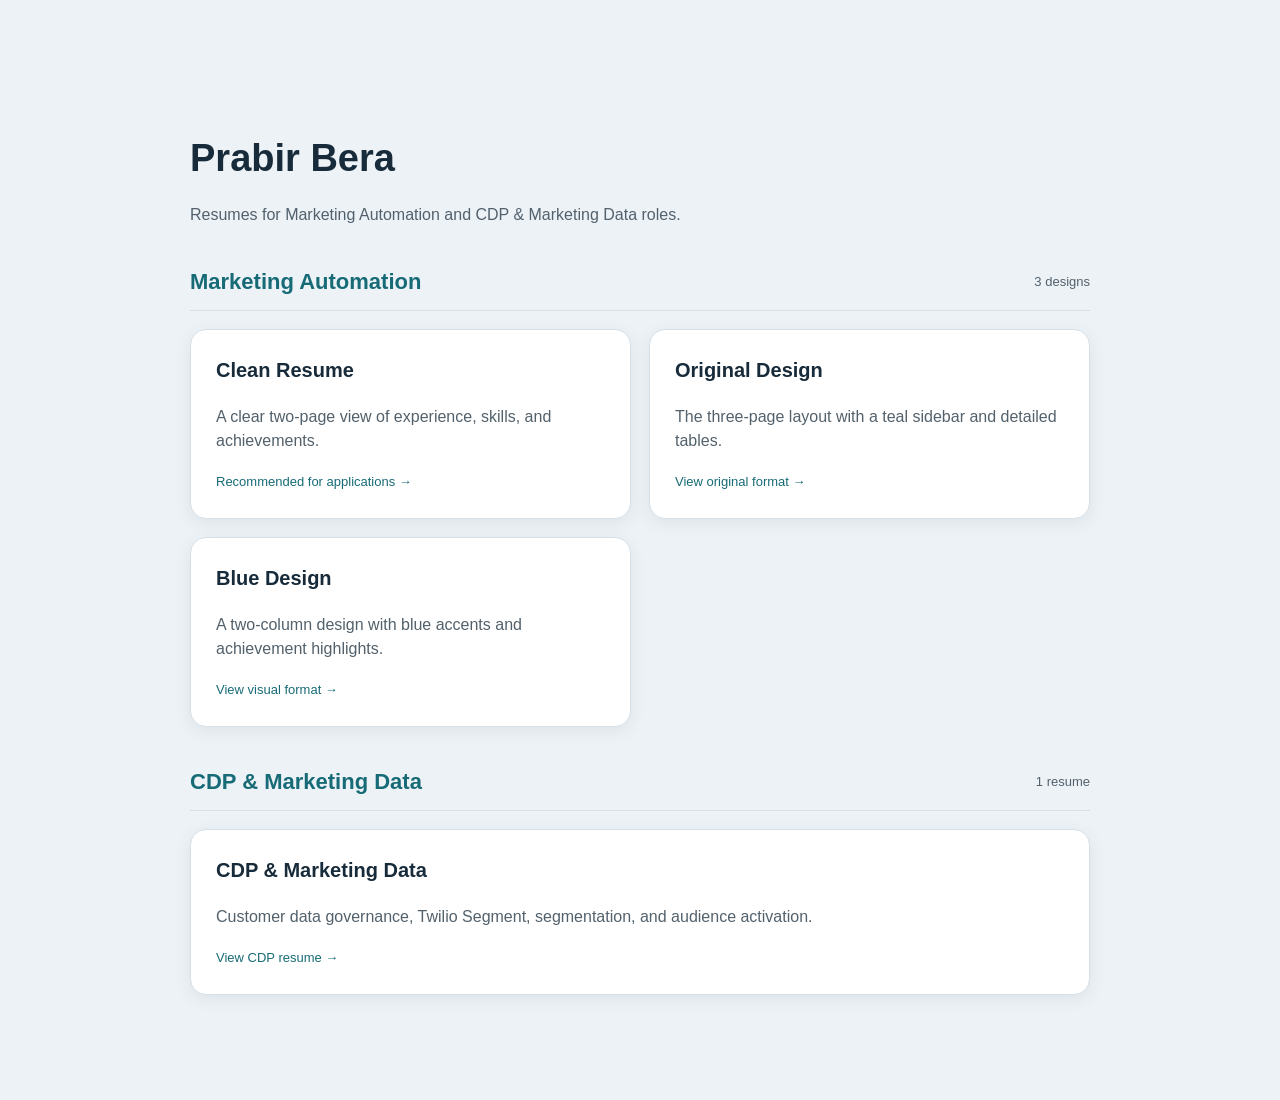
==== templates/index.html @ 9caa7b4d "Group resume landing page by Marketing Automation and CDP categories" ====
<!doctype html><html lang="en"><head><meta charset="utf-8"><meta name="viewport" content="width=device-width,initial-scale=1"><title>Prabir Bera | Resume</title><style>body{margin:0;background:#edf2f7;color:#172b3a;font:16px/1.5 Arial,sans-serif}main{max-width:900px;margin:80px auto;padding:25px}h1{font-size:38px;margin-bottom:5px}p{color:#52616c}.cards{display:grid;grid-template-columns:repeat(2,1fr);gap:18px;margin-top:30px}a{display:block;padding:25px;background:white;border:1px solid #d5e0e8;border-radius:16px;text-decoration:none;color:inherit;box-shadow:0 4px 18px #0001}a:hover{border-color:#176b76}h3{font-size:20px;margin-top:0}.category{margin-top:38px}.category-heading{display:flex;align-items:center;justify-content:space-between;gap:16px;border-bottom:1px solid #d5e0e8;padding-bottom:12px}.category-heading h2{font-size:22px;color:#176b76;margin:0}.category-heading span{font-size:13px;color:#52616c;white-space:nowrap}.category .cards{margin-top:18px}.cdp-cards{grid-template-columns:1fr}a:focus-visible{outline:3px solid #176b76;outline-offset:4px}.tag{color:#176b76;font-size:13px}@media(max-width:650px){main{margin:30px auto}.cards{grid-template-columns:1fr}}</style></head><body><main><h1>Prabir Bera</h1><p>Resumes for Marketing Automation and CDP &amp; Marketing Data roles.</p><section class="category" aria-labelledby="automation-heading"><div class="category-heading"><h2 id="automation-heading">Marketing Automation</h2><span>3 designs</span></div><div class="cards"><a href="clean.html"><h3>Clean Resume</h3><p>A clear two-page view of experience, skills, and achievements.</p><span class="tag">Recommended for applications →</span></a><a href="original.html"><h3>Original Design</h3><p>The three-page layout with a teal sidebar and detailed tables.</p><span class="tag">View original format →</span></a><a href="blue.html"><h3>Blue Design</h3><p>A two-column design with blue accents and achievement highlights.</p><span class="tag">View visual format →</span></a></div></section><section class="category" aria-labelledby="cdp-heading"><div class="category-heading"><h2 id="cdp-heading">CDP &amp; Marketing Data</h2><span>1 resume</span></div><div class="cards cdp-cards"><a href="cdp.html"><h3>CDP &amp; Marketing Data</h3><p>Customer data governance, Twilio Segment, segmentation, and audience activation.</p><span class="tag">View CDP resume →</span></a></div></section></main></body></html>
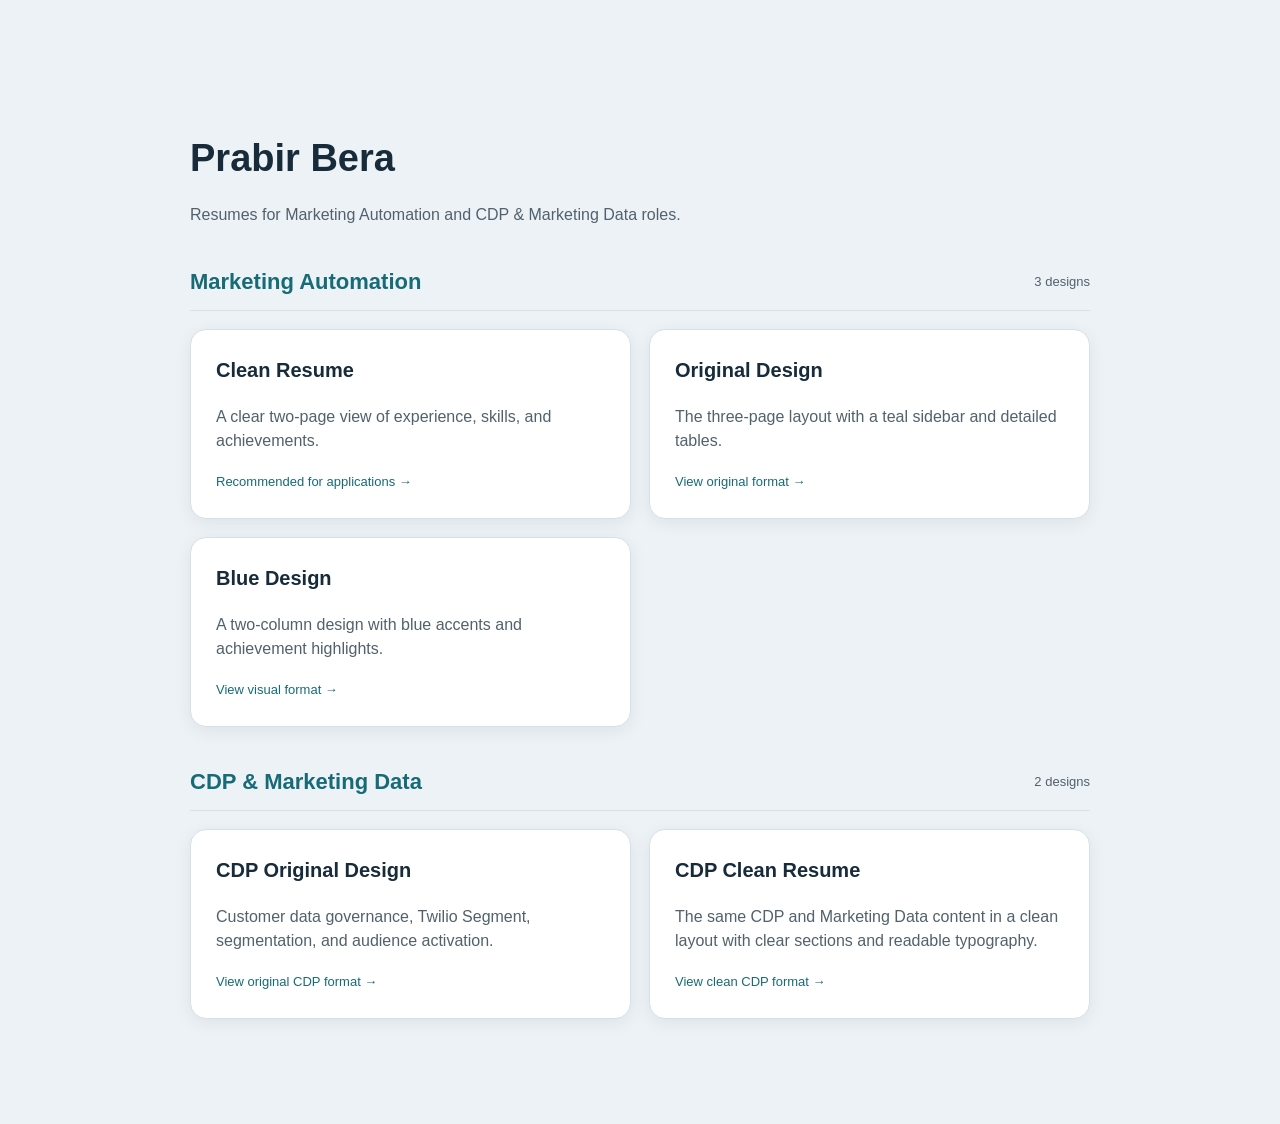
==== commit b8100919: "Add clean CDP resume using shared content and list both CDP designs" ====
--- a/templates/index.html
+++ b/templates/index.html
@@ -1,2 +1,2 @@
-<!doctype html><html lang="en"><head><meta charset="utf-8"><meta name="viewport" content="width=device-width,initial-scale=1"><title>Prabir Bera | Resume</title><style>body{margin:0;background:#edf2f7;color:#172b3a;font:16px/1.5 Arial,sans-serif}main{max-width:900px;margin:80px auto;padding:25px}h1{font-size:38px;margin-bottom:5px}p{color:#52616c}.cards{display:grid;grid-template-columns:repeat(2,1fr);gap:18px;margin-top:30px}a{display:block;padding:25px;background:white;border:1px solid #d5e0e8;border-radius:16px;text-decoration:none;color:inherit;box-shadow:0 4px 18px #0001}a:hover{border-color:#176b76}h3{font-size:20px;margin-top:0}.category{margin-top:38px}.category-heading{display:flex;align-items:center;justify-content:space-between;gap:16px;border-bottom:1px solid #d5e0e8;padding-bottom:12px}.category-heading h2{font-size:22px;color:#176b76;margin:0}.category-heading span{font-size:13px;color:#52616c;white-space:nowrap}.category .cards{margin-top:18px}.cdp-cards{grid-template-columns:1fr}a:focus-visible{outline:3px solid #176b76;outline-offset:4px}.tag{color:#176b76;font-size:13px}@media(max-width:650px){main{margin:30px auto}.cards{grid-template-columns:1fr}}</style></head><body><main><h1>Prabir Bera</h1><p>Resumes for Marketing Automation and CDP &amp; Marketing Data roles.</p><section class="category" aria-labelledby="automation-heading"><div class="category-heading"><h2 id="automation-heading">Marketing Automation</h2><span>3 designs</span></div><div class="cards"><a href="clean.html"><h3>Clean Resume</h3><p>A clear two-page view of experience, skills, and achievements.</p><span class="tag">Recommended for applications →</span></a><a href="original.html"><h3>Original Design</h3><p>The three-page layout with a teal sidebar and detailed tables.</p><span class="tag">View original format →</span></a><a href="blue.html"><h3>Blue Design</h3><p>A two-column design with blue accents and achievement highlights.</p><span class="tag">View visual format →</span></a></div></section><section class="category" aria-labelledby="cdp-heading"><div class="category-heading"><h2 id="cdp-heading">CDP &amp; Marketing Data</h2><span>1 resume</span></div><div class="cards cdp-cards"><a href="cdp.html"><h3>CDP &amp; Marketing Data</h3><p>Customer data governance, Twilio Segment, segmentation, and audience activation.</p><span class="tag">View CDP resume →</span></a></div></section></main></body></html>
+<!doctype html><html lang="en"><head><meta charset="utf-8"><meta name="viewport" content="width=device-width,initial-scale=1"><title>Prabir Bera | Resume</title><style>body{margin:0;background:#edf2f7;color:#172b3a;font:16px/1.5 Arial,sans-serif}main{max-width:900px;margin:80px auto;padding:25px}h1{font-size:38px;margin-bottom:5px}p{color:#52616c}.cards{display:grid;grid-template-columns:repeat(2,1fr);gap:18px;margin-top:30px}a{display:block;padding:25px;background:white;border:1px solid #d5e0e8;border-radius:16px;text-decoration:none;color:inherit;box-shadow:0 4px 18px #0001}a:hover{border-color:#176b76}h3{font-size:20px;margin-top:0}.category{margin-top:38px}.category-heading{display:flex;align-items:center;justify-content:space-between;gap:16px;border-bottom:1px solid #d5e0e8;padding-bottom:12px}.category-heading h2{font-size:22px;color:#176b76;margin:0}.category-heading span{font-size:13px;color:#52616c;white-space:nowrap}.category .cards{margin-top:18px}.cdp-cards{grid-template-columns:1fr}a:focus-visible{outline:3px solid #176b76;outline-offset:4px}.tag{color:#176b76;font-size:13px}@media(max-width:650px){main{margin:30px auto}.cards{grid-template-columns:1fr}}</style></head><body><main><h1>Prabir Bera</h1><p>Resumes for Marketing Automation and CDP &amp; Marketing Data roles.</p><section class="category" aria-labelledby="automation-heading"><div class="category-heading"><h2 id="automation-heading">Marketing Automation</h2><span>3 designs</span></div><div class="cards"><a href="clean.html"><h3>Clean Resume</h3><p>A clear two-page view of experience, skills, and achievements.</p><span class="tag">Recommended for applications →</span></a><a href="original.html"><h3>Original Design</h3><p>The three-page layout with a teal sidebar and detailed tables.</p><span class="tag">View original format →</span></a><a href="blue.html"><h3>Blue Design</h3><p>A two-column design with blue accents and achievement highlights.</p><span class="tag">View visual format →</span></a></div></section><section class="category" aria-labelledby="cdp-heading"><div class="category-heading"><h2 id="cdp-heading">CDP &amp; Marketing Data</h2><span>2 designs</span></div><div class="cards"><a href="cdp.html"><h3>CDP Original Design</h3><p>Customer data governance, Twilio Segment, segmentation, and audience activation.</p><span class="tag">View original CDP format →</span></a><a href="cdp-clean.html"><h3>CDP Clean Resume</h3><p>The same CDP and Marketing Data content in a clean layout with clear sections and readable typography.</p><span class="tag">View clean CDP format →</span></a></div></section></main></body></html>
 
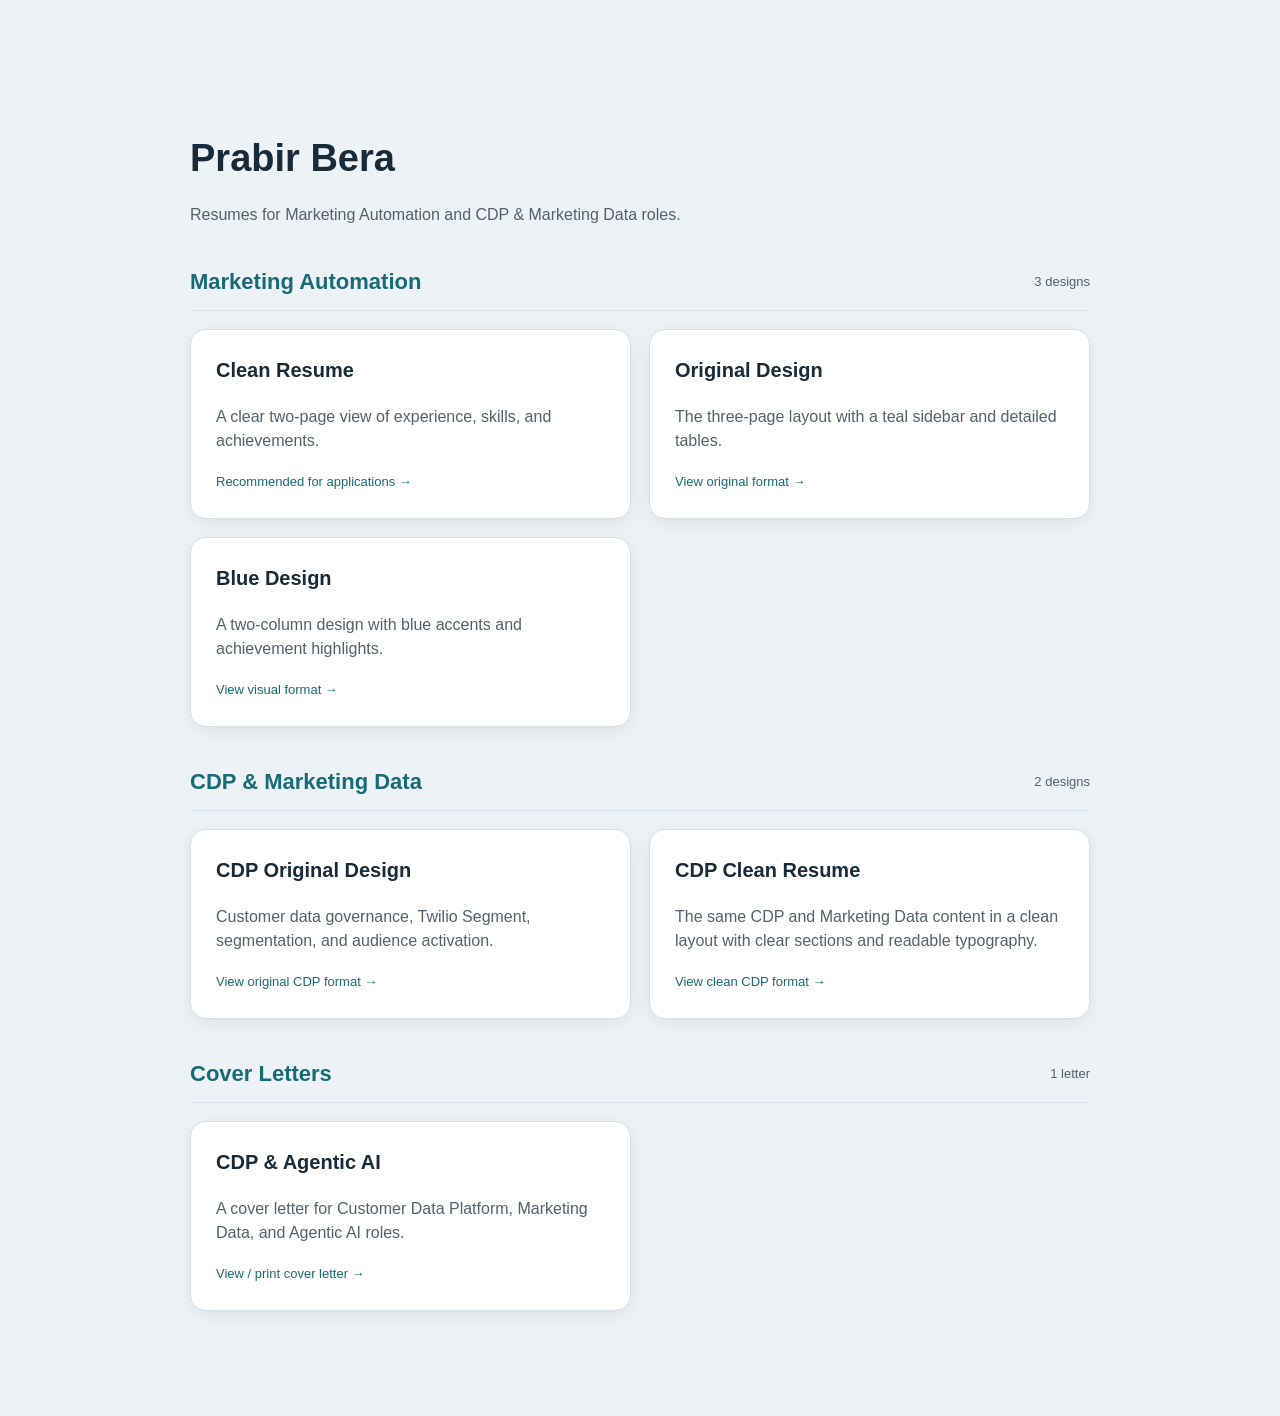
==== commit 355d85f1: "Add printable CDP and Agentic AI cover letter and separate landing category" ====
--- a/templates/index.html
+++ b/templates/index.html
@@ -1,2 +1,2 @@
-<!doctype html><html lang="en"><head><meta charset="utf-8"><meta name="viewport" content="width=device-width,initial-scale=1"><title>Prabir Bera | Resume</title><style>body{margin:0;background:#edf2f7;color:#172b3a;font:16px/1.5 Arial,sans-serif}main{max-width:900px;margin:80px auto;padding:25px}h1{font-size:38px;margin-bottom:5px}p{color:#52616c}.cards{display:grid;grid-template-columns:repeat(2,1fr);gap:18px;margin-top:30px}a{display:block;padding:25px;background:white;border:1px solid #d5e0e8;border-radius:16px;text-decoration:none;color:inherit;box-shadow:0 4px 18px #0001}a:hover{border-color:#176b76}h3{font-size:20px;margin-top:0}.category{margin-top:38px}.category-heading{display:flex;align-items:center;justify-content:space-between;gap:16px;border-bottom:1px solid #d5e0e8;padding-bottom:12px}.category-heading h2{font-size:22px;color:#176b76;margin:0}.category-heading span{font-size:13px;color:#52616c;white-space:nowrap}.category .cards{margin-top:18px}.cdp-cards{grid-template-columns:1fr}a:focus-visible{outline:3px solid #176b76;outline-offset:4px}.tag{color:#176b76;font-size:13px}@media(max-width:650px){main{margin:30px auto}.cards{grid-template-columns:1fr}}</style></head><body><main><h1>Prabir Bera</h1><p>Resumes for Marketing Automation and CDP &amp; Marketing Data roles.</p><section class="category" aria-labelledby="automation-heading"><div class="category-heading"><h2 id="automation-heading">Marketing Automation</h2><span>3 designs</span></div><div class="cards"><a href="clean.html"><h3>Clean Resume</h3><p>A clear two-page view of experience, skills, and achievements.</p><span class="tag">Recommended for applications →</span></a><a href="original.html"><h3>Original Design</h3><p>The three-page layout with a teal sidebar and detailed tables.</p><span class="tag">View original format →</span></a><a href="blue.html"><h3>Blue Design</h3><p>A two-column design with blue accents and achievement highlights.</p><span class="tag">View visual format →</span></a></div></section><section class="category" aria-labelledby="cdp-heading"><div class="category-heading"><h2 id="cdp-heading">CDP &amp; Marketing Data</h2><span>2 designs</span></div><div class="cards"><a href="cdp.html"><h3>CDP Original Design</h3><p>Customer data governance, Twilio Segment, segmentation, and audience activation.</p><span class="tag">View original CDP format →</span></a><a href="cdp-clean.html"><h3>CDP Clean Resume</h3><p>The same CDP and Marketing Data content in a clean layout with clear sections and readable typography.</p><span class="tag">View clean CDP format →</span></a></div></section></main></body></html>
+<!doctype html><html lang="en"><head><meta charset="utf-8"><meta name="viewport" content="width=device-width,initial-scale=1"><title>Prabir Bera | Resume</title><style>body{margin:0;background:#edf2f7;color:#172b3a;font:16px/1.5 Arial,sans-serif}main{max-width:900px;margin:80px auto;padding:25px}h1{font-size:38px;margin-bottom:5px}p{color:#52616c}.cards{display:grid;grid-template-columns:repeat(2,1fr);gap:18px;margin-top:30px}a{display:block;padding:25px;background:white;border:1px solid #d5e0e8;border-radius:16px;text-decoration:none;color:inherit;box-shadow:0 4px 18px #0001}a:hover{border-color:#176b76}h3{font-size:20px;margin-top:0}.category{margin-top:38px}.category-heading{display:flex;align-items:center;justify-content:space-between;gap:16px;border-bottom:1px solid #d5e0e8;padding-bottom:12px}.category-heading h2{font-size:22px;color:#176b76;margin:0}.category-heading span{font-size:13px;color:#52616c;white-space:nowrap}.category .cards{margin-top:18px}.cdp-cards{grid-template-columns:1fr}a:focus-visible{outline:3px solid #176b76;outline-offset:4px}.tag{color:#176b76;font-size:13px}@media(max-width:650px){main{margin:30px auto}.cards{grid-template-columns:1fr}}</style></head><body><main><h1>Prabir Bera</h1><p>Resumes for Marketing Automation and CDP &amp; Marketing Data roles.</p><section class="category" aria-labelledby="automation-heading"><div class="category-heading"><h2 id="automation-heading">Marketing Automation</h2><span>3 designs</span></div><div class="cards"><a href="clean.html"><h3>Clean Resume</h3><p>A clear two-page view of experience, skills, and achievements.</p><span class="tag">Recommended for applications →</span></a><a href="original.html"><h3>Original Design</h3><p>The three-page layout with a teal sidebar and detailed tables.</p><span class="tag">View original format →</span></a><a href="blue.html"><h3>Blue Design</h3><p>A two-column design with blue accents and achievement highlights.</p><span class="tag">View visual format →</span></a></div></section><section class="category" aria-labelledby="cdp-heading"><div class="category-heading"><h2 id="cdp-heading">CDP &amp; Marketing Data</h2><span>2 designs</span></div><div class="cards"><a href="cdp.html"><h3>CDP Original Design</h3><p>Customer data governance, Twilio Segment, segmentation, and audience activation.</p><span class="tag">View original CDP format →</span></a><a href="cdp-clean.html"><h3>CDP Clean Resume</h3><p>The same CDP and Marketing Data content in a clean layout with clear sections and readable typography.</p><span class="tag">View clean CDP format →</span></a></div></section><section class="category" aria-labelledby="cover-letter-heading"><div class="category-heading"><h2 id="cover-letter-heading">Cover Letters</h2><span>1 letter</span></div><div class="cards"><a href="cover-letter-cdp-ai.html"><h3>CDP &amp; Agentic AI</h3><p>A cover letter for Customer Data Platform, Marketing Data, and Agentic AI roles.</p><span class="tag">View / print cover letter →</span></a></div></section></main></body></html>
 
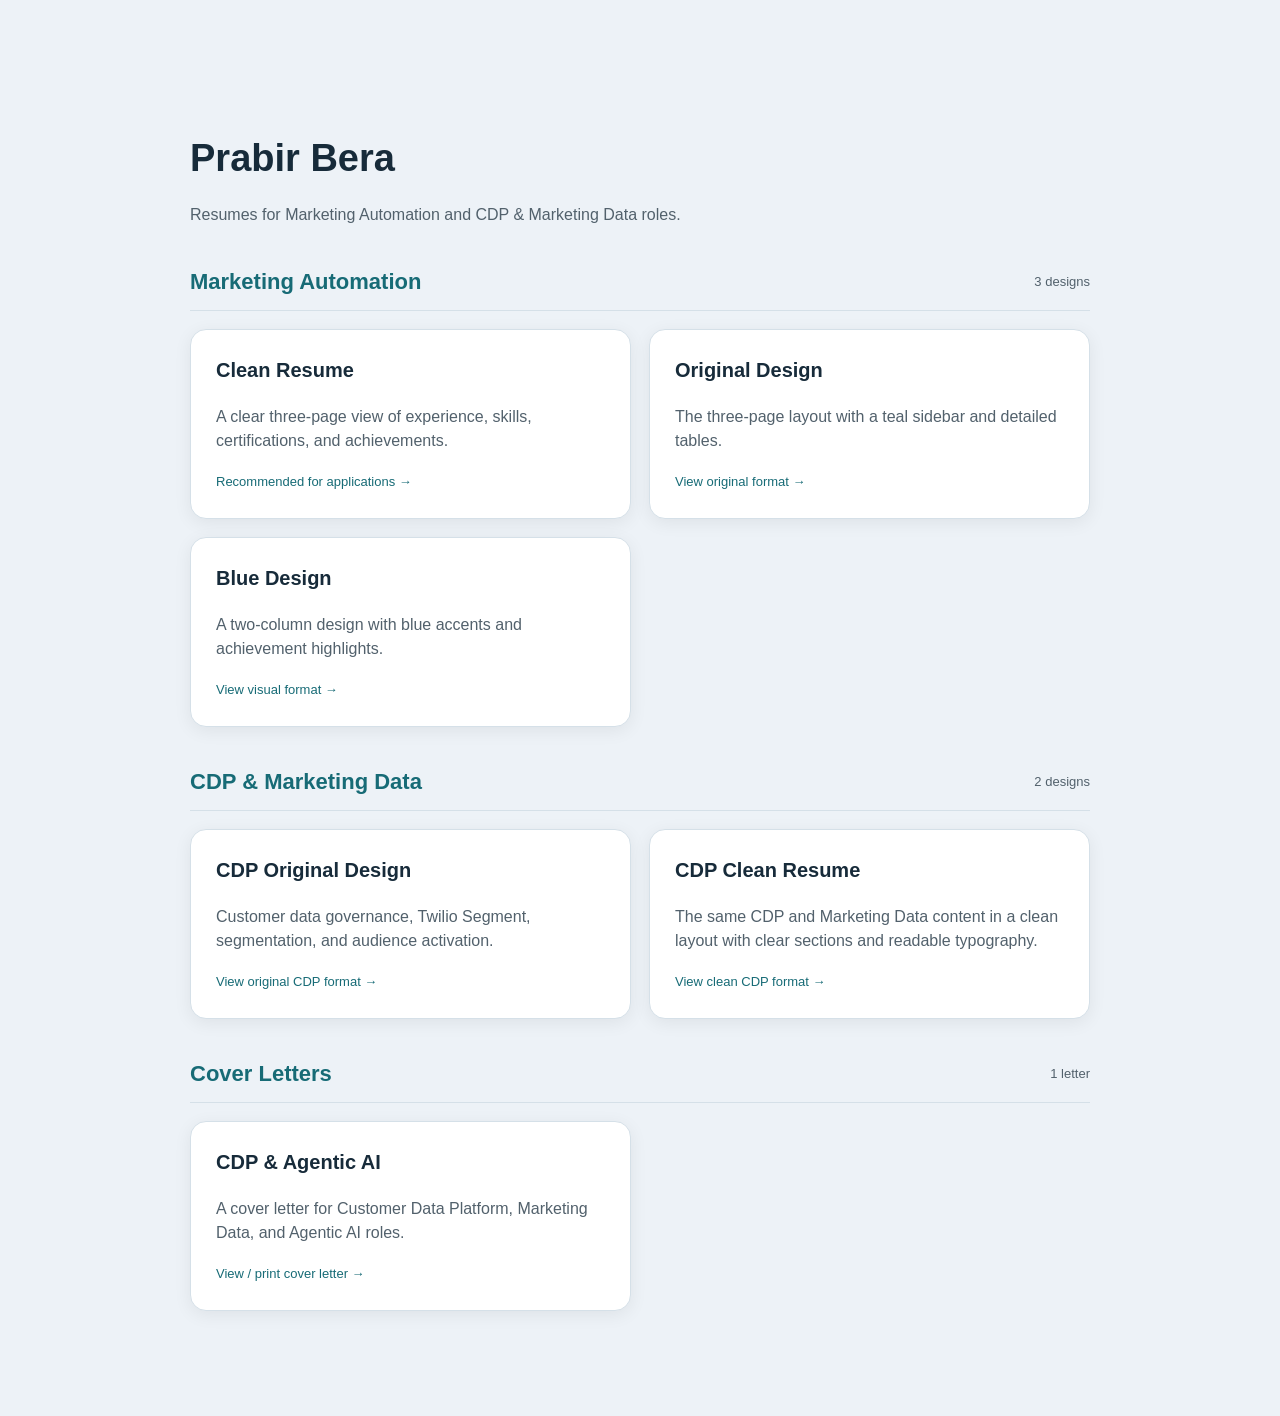
==== commit 84533d96: "Copy CDP badges and supporting sections into Marketing Automation clean resume" ====
--- a/templates/index.html
+++ b/templates/index.html
@@ -1,2 +1,2 @@
-<!doctype html><html lang="en"><head><meta charset="utf-8"><meta name="viewport" content="width=device-width,initial-scale=1"><title>Prabir Bera | Resume</title><style>body{margin:0;background:#edf2f7;color:#172b3a;font:16px/1.5 Arial,sans-serif}main{max-width:900px;margin:80px auto;padding:25px}h1{font-size:38px;margin-bottom:5px}p{color:#52616c}.cards{display:grid;grid-template-columns:repeat(2,1fr);gap:18px;margin-top:30px}a{display:block;padding:25px;background:white;border:1px solid #d5e0e8;border-radius:16px;text-decoration:none;color:inherit;box-shadow:0 4px 18px #0001}a:hover{border-color:#176b76}h3{font-size:20px;margin-top:0}.category{margin-top:38px}.category-heading{display:flex;align-items:center;justify-content:space-between;gap:16px;border-bottom:1px solid #d5e0e8;padding-bottom:12px}.category-heading h2{font-size:22px;color:#176b76;margin:0}.category-heading span{font-size:13px;color:#52616c;white-space:nowrap}.category .cards{margin-top:18px}.cdp-cards{grid-template-columns:1fr}a:focus-visible{outline:3px solid #176b76;outline-offset:4px}.tag{color:#176b76;font-size:13px}@media(max-width:650px){main{margin:30px auto}.cards{grid-template-columns:1fr}}</style></head><body><main><h1>Prabir Bera</h1><p>Resumes for Marketing Automation and CDP &amp; Marketing Data roles.</p><section class="category" aria-labelledby="automation-heading"><div class="category-heading"><h2 id="automation-heading">Marketing Automation</h2><span>3 designs</span></div><div class="cards"><a href="clean.html"><h3>Clean Resume</h3><p>A clear two-page view of experience, skills, and achievements.</p><span class="tag">Recommended for applications →</span></a><a href="original.html"><h3>Original Design</h3><p>The three-page layout with a teal sidebar and detailed tables.</p><span class="tag">View original format →</span></a><a href="blue.html"><h3>Blue Design</h3><p>A two-column design with blue accents and achievement highlights.</p><span class="tag">View visual format →</span></a></div></section><section class="category" aria-labelledby="cdp-heading"><div class="category-heading"><h2 id="cdp-heading">CDP &amp; Marketing Data</h2><span>2 designs</span></div><div class="cards"><a href="cdp.html"><h3>CDP Original Design</h3><p>Customer data governance, Twilio Segment, segmentation, and audience activation.</p><span class="tag">View original CDP format →</span></a><a href="cdp-clean.html"><h3>CDP Clean Resume</h3><p>The same CDP and Marketing Data content in a clean layout with clear sections and readable typography.</p><span class="tag">View clean CDP format →</span></a></div></section><section class="category" aria-labelledby="cover-letter-heading"><div class="category-heading"><h2 id="cover-letter-heading">Cover Letters</h2><span>1 letter</span></div><div class="cards"><a href="cover-letter-cdp-ai.html"><h3>CDP &amp; Agentic AI</h3><p>A cover letter for Customer Data Platform, Marketing Data, and Agentic AI roles.</p><span class="tag">View / print cover letter →</span></a></div></section></main></body></html>
+<!doctype html><html lang="en"><head><meta charset="utf-8"><meta name="viewport" content="width=device-width,initial-scale=1"><title>Prabir Bera | Resume</title><style>body{margin:0;background:#edf2f7;color:#172b3a;font:16px/1.5 Arial,sans-serif}main{max-width:900px;margin:80px auto;padding:25px}h1{font-size:38px;margin-bottom:5px}p{color:#52616c}.cards{display:grid;grid-template-columns:repeat(2,1fr);gap:18px;margin-top:30px}a{display:block;padding:25px;background:white;border:1px solid #d5e0e8;border-radius:16px;text-decoration:none;color:inherit;box-shadow:0 4px 18px #0001}a:hover{border-color:#176b76}h3{font-size:20px;margin-top:0}.category{margin-top:38px}.category-heading{display:flex;align-items:center;justify-content:space-between;gap:16px;border-bottom:1px solid #d5e0e8;padding-bottom:12px}.category-heading h2{font-size:22px;color:#176b76;margin:0}.category-heading span{font-size:13px;color:#52616c;white-space:nowrap}.category .cards{margin-top:18px}.cdp-cards{grid-template-columns:1fr}a:focus-visible{outline:3px solid #176b76;outline-offset:4px}.tag{color:#176b76;font-size:13px}@media(max-width:650px){main{margin:30px auto}.cards{grid-template-columns:1fr}}</style></head><body><main><h1>Prabir Bera</h1><p>Resumes for Marketing Automation and CDP &amp; Marketing Data roles.</p><section class="category" aria-labelledby="automation-heading"><div class="category-heading"><h2 id="automation-heading">Marketing Automation</h2><span>3 designs</span></div><div class="cards"><a href="clean.html"><h3>Clean Resume</h3><p>A clear three-page view of experience, skills, certifications, and achievements.</p><span class="tag">Recommended for applications →</span></a><a href="original.html"><h3>Original Design</h3><p>The three-page layout with a teal sidebar and detailed tables.</p><span class="tag">View original format →</span></a><a href="blue.html"><h3>Blue Design</h3><p>A two-column design with blue accents and achievement highlights.</p><span class="tag">View visual format →</span></a></div></section><section class="category" aria-labelledby="cdp-heading"><div class="category-heading"><h2 id="cdp-heading">CDP &amp; Marketing Data</h2><span>2 designs</span></div><div class="cards"><a href="cdp.html"><h3>CDP Original Design</h3><p>Customer data governance, Twilio Segment, segmentation, and audience activation.</p><span class="tag">View original CDP format →</span></a><a href="cdp-clean.html"><h3>CDP Clean Resume</h3><p>The same CDP and Marketing Data content in a clean layout with clear sections and readable typography.</p><span class="tag">View clean CDP format →</span></a></div></section><section class="category" aria-labelledby="cover-letter-heading"><div class="category-heading"><h2 id="cover-letter-heading">Cover Letters</h2><span>1 letter</span></div><div class="cards"><a href="cover-letter-cdp-ai.html"><h3>CDP &amp; Agentic AI</h3><p>A cover letter for Customer Data Platform, Marketing Data, and Agentic AI roles.</p><span class="tag">View / print cover letter →</span></a></div></section></main></body></html>
 
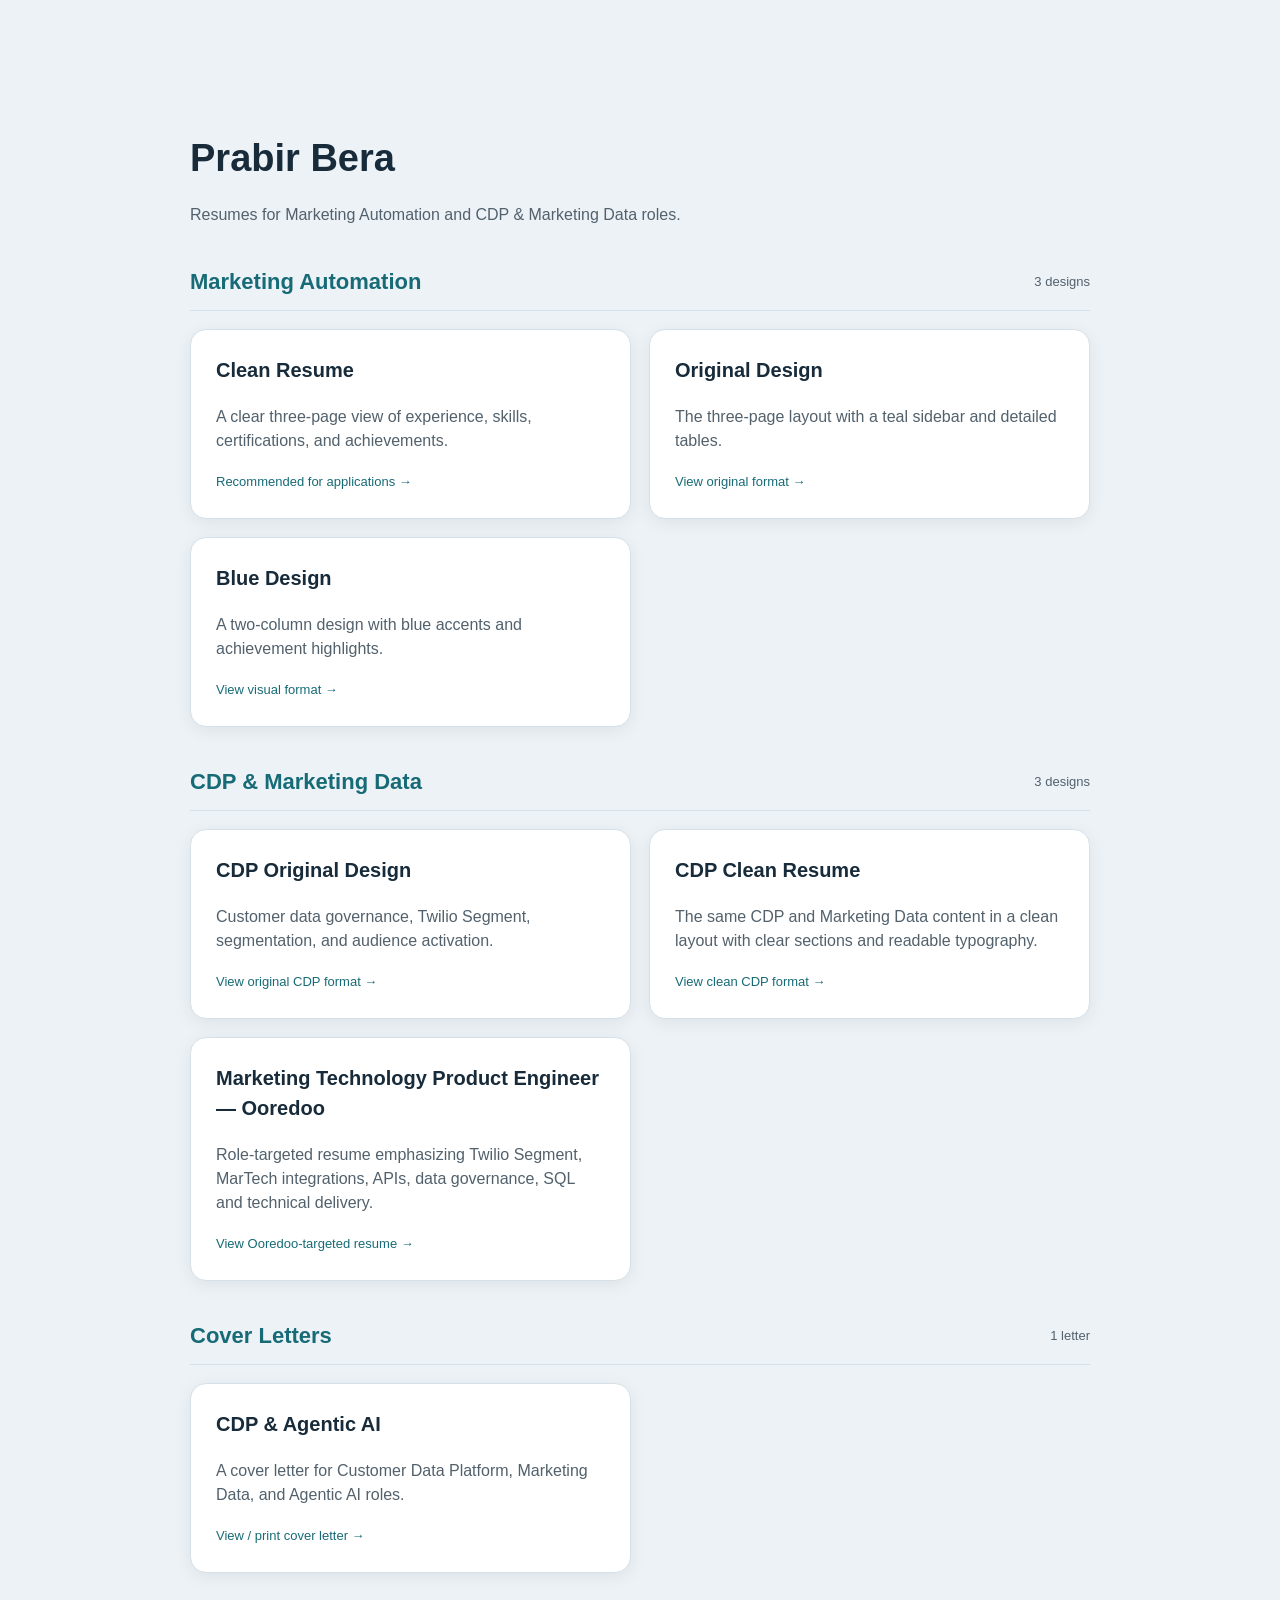
==== commit 25704bd1: "Add Ooredoo Marketing Technology Product Engineer resume to CDP portfolio" ====
--- a/templates/index.html
+++ b/templates/index.html
@@ -1,2 +1,2 @@
-<!doctype html><html lang="en"><head><meta charset="utf-8"><meta name="viewport" content="width=device-width,initial-scale=1"><title>Prabir Bera | Resume</title><style>body{margin:0;background:#edf2f7;color:#172b3a;font:16px/1.5 Arial,sans-serif}main{max-width:900px;margin:80px auto;padding:25px}h1{font-size:38px;margin-bottom:5px}p{color:#52616c}.cards{display:grid;grid-template-columns:repeat(2,1fr);gap:18px;margin-top:30px}a{display:block;padding:25px;background:white;border:1px solid #d5e0e8;border-radius:16px;text-decoration:none;color:inherit;box-shadow:0 4px 18px #0001}a:hover{border-color:#176b76}h3{font-size:20px;margin-top:0}.category{margin-top:38px}.category-heading{display:flex;align-items:center;justify-content:space-between;gap:16px;border-bottom:1px solid #d5e0e8;padding-bottom:12px}.category-heading h2{font-size:22px;color:#176b76;margin:0}.category-heading span{font-size:13px;color:#52616c;white-space:nowrap}.category .cards{margin-top:18px}.cdp-cards{grid-template-columns:1fr}a:focus-visible{outline:3px solid #176b76;outline-offset:4px}.tag{color:#176b76;font-size:13px}@media(max-width:650px){main{margin:30px auto}.cards{grid-template-columns:1fr}}</style></head><body><main><h1>Prabir Bera</h1><p>Resumes for Marketing Automation and CDP &amp; Marketing Data roles.</p><section class="category" aria-labelledby="automation-heading"><div class="category-heading"><h2 id="automation-heading">Marketing Automation</h2><span>3 designs</span></div><div class="cards"><a href="clean.html"><h3>Clean Resume</h3><p>A clear three-page view of experience, skills, certifications, and achievements.</p><span class="tag">Recommended for applications →</span></a><a href="original.html"><h3>Original Design</h3><p>The three-page layout with a teal sidebar and detailed tables.</p><span class="tag">View original format →</span></a><a href="blue.html"><h3>Blue Design</h3><p>A two-column design with blue accents and achievement highlights.</p><span class="tag">View visual format →</span></a></div></section><section class="category" aria-labelledby="cdp-heading"><div class="category-heading"><h2 id="cdp-heading">CDP &amp; Marketing Data</h2><span>2 designs</span></div><div class="cards"><a href="cdp.html"><h3>CDP Original Design</h3><p>Customer data governance, Twilio Segment, segmentation, and audience activation.</p><span class="tag">View original CDP format →</span></a><a href="cdp-clean.html"><h3>CDP Clean Resume</h3><p>The same CDP and Marketing Data content in a clean layout with clear sections and readable typography.</p><span class="tag">View clean CDP format →</span></a></div></section><section class="category" aria-labelledby="cover-letter-heading"><div class="category-heading"><h2 id="cover-letter-heading">Cover Letters</h2><span>1 letter</span></div><div class="cards"><a href="cover-letter-cdp-ai.html"><h3>CDP &amp; Agentic AI</h3><p>A cover letter for Customer Data Platform, Marketing Data, and Agentic AI roles.</p><span class="tag">View / print cover letter →</span></a></div></section></main></body></html>
+<!doctype html><html lang="en"><head><meta charset="utf-8"><meta name="viewport" content="width=device-width,initial-scale=1"><title>Prabir Bera | Resume</title><style>body{margin:0;background:#edf2f7;color:#172b3a;font:16px/1.5 Arial,sans-serif}main{max-width:900px;margin:80px auto;padding:25px}h1{font-size:38px;margin-bottom:5px}p{color:#52616c}.cards{display:grid;grid-template-columns:repeat(2,1fr);gap:18px;margin-top:30px}a{display:block;padding:25px;background:white;border:1px solid #d5e0e8;border-radius:16px;text-decoration:none;color:inherit;box-shadow:0 4px 18px #0001}a:hover{border-color:#176b76}h3{font-size:20px;margin-top:0}.category{margin-top:38px}.category-heading{display:flex;align-items:center;justify-content:space-between;gap:16px;border-bottom:1px solid #d5e0e8;padding-bottom:12px}.category-heading h2{font-size:22px;color:#176b76;margin:0}.category-heading span{font-size:13px;color:#52616c;white-space:nowrap}.category .cards{margin-top:18px}.cdp-cards{grid-template-columns:1fr}a:focus-visible{outline:3px solid #176b76;outline-offset:4px}.tag{color:#176b76;font-size:13px}@media(max-width:650px){main{margin:30px auto}.cards{grid-template-columns:1fr}}</style></head><body><main><h1>Prabir Bera</h1><p>Resumes for Marketing Automation and CDP &amp; Marketing Data roles.</p><section class="category" aria-labelledby="automation-heading"><div class="category-heading"><h2 id="automation-heading">Marketing Automation</h2><span>3 designs</span></div><div class="cards"><a href="clean.html"><h3>Clean Resume</h3><p>A clear three-page view of experience, skills, certifications, and achievements.</p><span class="tag">Recommended for applications →</span></a><a href="original.html"><h3>Original Design</h3><p>The three-page layout with a teal sidebar and detailed tables.</p><span class="tag">View original format →</span></a><a href="blue.html"><h3>Blue Design</h3><p>A two-column design with blue accents and achievement highlights.</p><span class="tag">View visual format →</span></a></div></section><section class="category" aria-labelledby="cdp-heading"><div class="category-heading"><h2 id="cdp-heading">CDP &amp; Marketing Data</h2><span>3 designs</span></div><div class="cards"><a href="cdp.html"><h3>CDP Original Design</h3><p>Customer data governance, Twilio Segment, segmentation, and audience activation.</p><span class="tag">View original CDP format →</span></a><a href="cdp-clean.html"><h3>CDP Clean Resume</h3><p>The same CDP and Marketing Data content in a clean layout with clear sections and readable typography.</p><span class="tag">View clean CDP format →</span></a><a href="cdp-engineer.html"><h3>Marketing Technology Product Engineer — Ooredoo</h3><p>Role-targeted resume emphasizing Twilio Segment, MarTech integrations, APIs, data governance, SQL and technical delivery.</p><span class="tag">View Ooredoo-targeted resume →</span></a></div></section><section class="category" aria-labelledby="cover-letter-heading"><div class="category-heading"><h2 id="cover-letter-heading">Cover Letters</h2><span>1 letter</span></div><div class="cards"><a href="cover-letter-cdp-ai.html"><h3>CDP &amp; Agentic AI</h3><p>A cover letter for Customer Data Platform, Marketing Data, and Agentic AI roles.</p><span class="tag">View / print cover letter →</span></a></div></section></main></body></html>
 
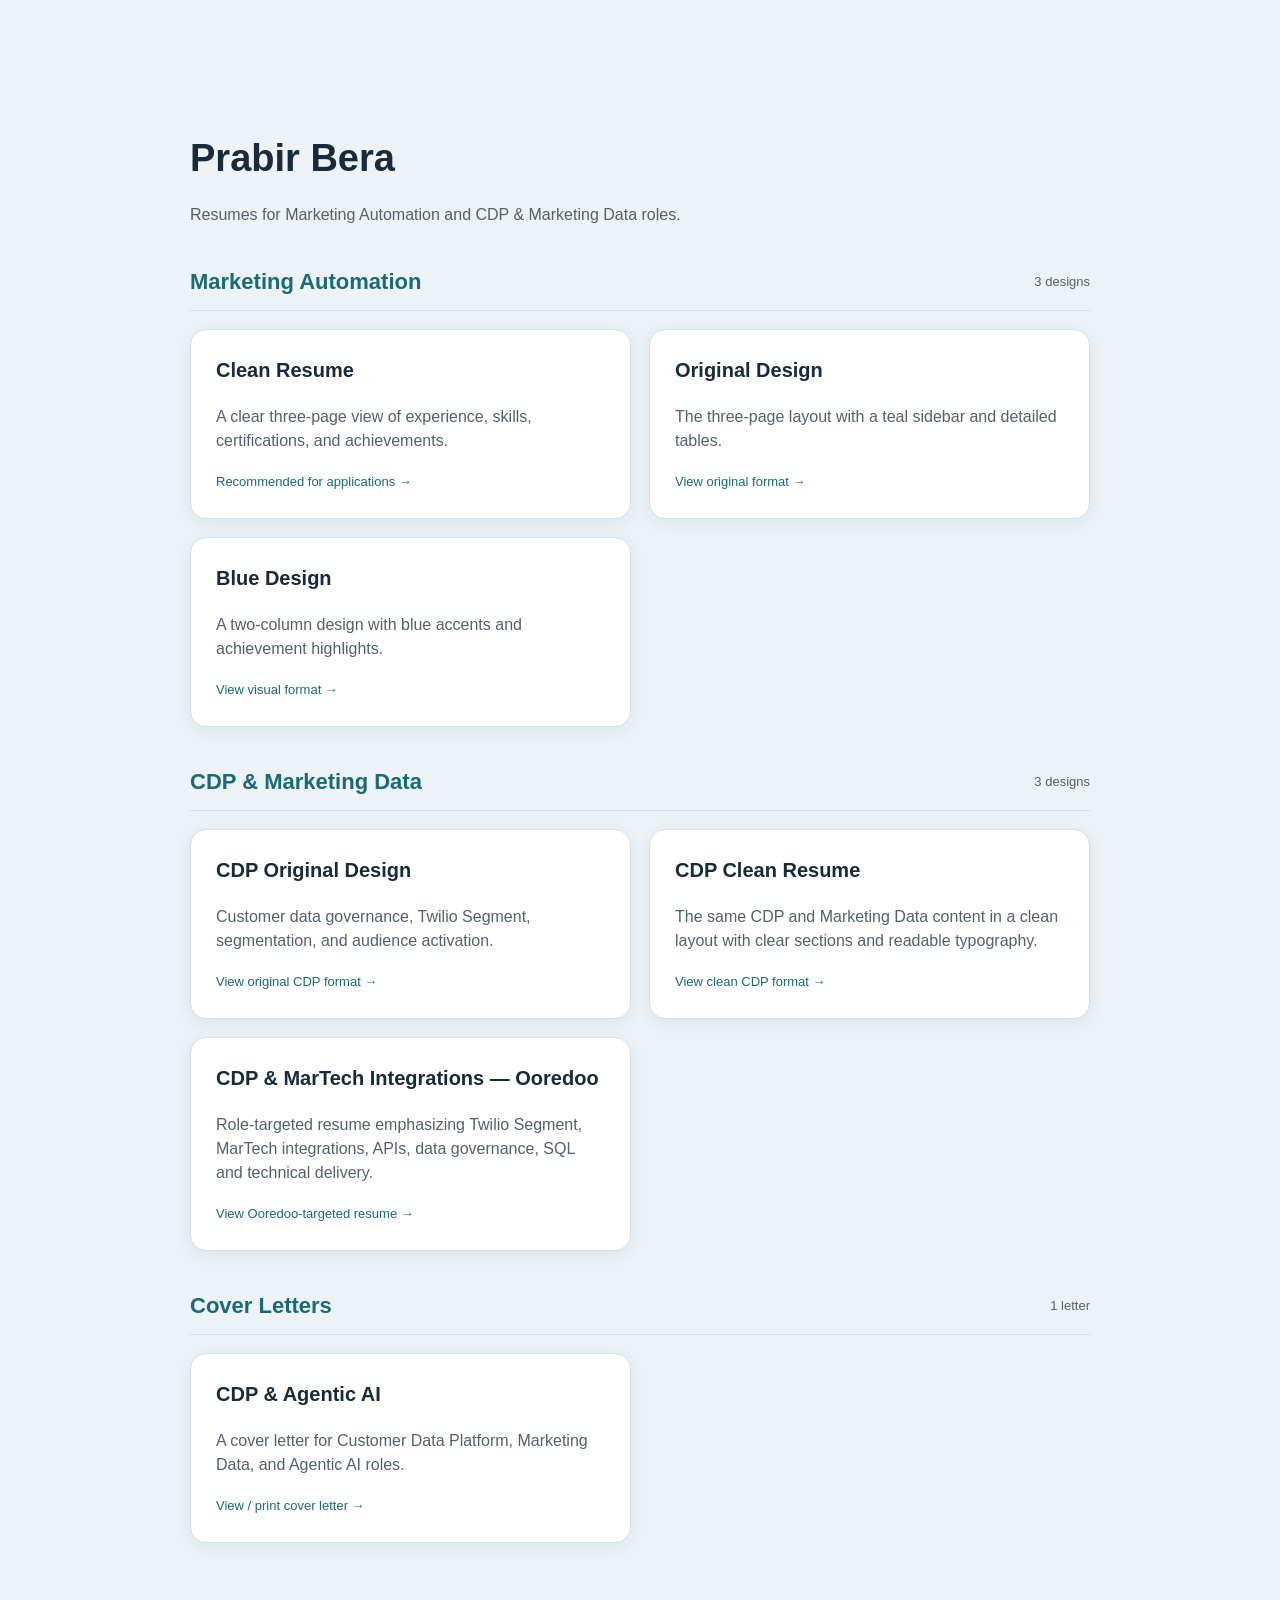
==== commit d7a2c3c5: "Rename Ooredoo resume card" ====
--- a/templates/index.html
+++ b/templates/index.html
@@ -1,2 +1,3 @@
-<!doctype html><html lang="en"><head><meta charset="utf-8"><meta name="viewport" content="width=device-width,initial-scale=1"><title>Prabir Bera | Resume</title><style>body{margin:0;background:#edf2f7;color:#172b3a;font:16px/1.5 Arial,sans-serif}main{max-width:900px;margin:80px auto;padding:25px}h1{font-size:38px;margin-bottom:5px}p{color:#52616c}.cards{display:grid;grid-template-columns:repeat(2,1fr);gap:18px;margin-top:30px}a{display:block;padding:25px;background:white;border:1px solid #d5e0e8;border-radius:16px;text-decoration:none;color:inherit;box-shadow:0 4px 18px #0001}a:hover{border-color:#176b76}h3{font-size:20px;margin-top:0}.category{margin-top:38px}.category-heading{display:flex;align-items:center;justify-content:space-between;gap:16px;border-bottom:1px solid #d5e0e8;padding-bottom:12px}.category-heading h2{font-size:22px;color:#176b76;margin:0}.category-heading span{font-size:13px;color:#52616c;white-space:nowrap}.category .cards{margin-top:18px}.cdp-cards{grid-template-columns:1fr}a:focus-visible{outline:3px solid #176b76;outline-offset:4px}.tag{color:#176b76;font-size:13px}@media(max-width:650px){main{margin:30px auto}.cards{grid-template-columns:1fr}}</style></head><body><main><h1>Prabir Bera</h1><p>Resumes for Marketing Automation and CDP &amp; Marketing Data roles.</p><section class="category" aria-labelledby="automation-heading"><div class="category-heading"><h2 id="automation-heading">Marketing Automation</h2><span>3 designs</span></div><div class="cards"><a href="clean.html"><h3>Clean Resume</h3><p>A clear three-page view of experience, skills, certifications, and achievements.</p><span class="tag">Recommended for applications →</span></a><a href="original.html"><h3>Original Design</h3><p>The three-page layout with a teal sidebar and detailed tables.</p><span class="tag">View original format →</span></a><a href="blue.html"><h3>Blue Design</h3><p>A two-column design with blue accents and achievement highlights.</p><span class="tag">View visual format →</span></a></div></section><section class="category" aria-labelledby="cdp-heading"><div class="category-heading"><h2 id="cdp-heading">CDP &amp; Marketing Data</h2><span>3 designs</span></div><div class="cards"><a href="cdp.html"><h3>CDP Original Design</h3><p>Customer data governance, Twilio Segment, segmentation, and audience activation.</p><span class="tag">View original CDP format →</span></a><a href="cdp-clean.html"><h3>CDP Clean Resume</h3><p>The same CDP and Marketing Data content in a clean layout with clear sections and readable typography.</p><span class="tag">View clean CDP format →</span></a><a href="cdp-engineer.html"><h3>Marketing Technology Product Engineer — Ooredoo</h3><p>Role-targeted resume emphasizing Twilio Segment, MarTech integrations, APIs, data governance, SQL and technical delivery.</p><span class="tag">View Ooredoo-targeted resume →</span></a></div></section><section class="category" aria-labelledby="cover-letter-heading"><div class="category-heading"><h2 id="cover-letter-heading">Cover Letters</h2><span>1 letter</span></div><div class="cards"><a href="cover-letter-cdp-ai.html"><h3>CDP &amp; Agentic AI</h3><p>A cover letter for Customer Data Platform, Marketing Data, and Agentic AI roles.</p><span class="tag">View / print cover letter →</span></a></div></section></main></body></html>
+<!doctype html><html lang="en"><head><meta charset="utf-8"><meta name="viewport" content="width=device-width,initial-scale=1"><title>Prabir Bera | Resume</title><style>body{margin:0;background:#edf2f7;color:#172b3a;font:16px/1.5 Arial,sans-serif}main{max-width:900px;margin:80px auto;padding:25px}h1{font-size:38px;margin-bottom:5px}p{color:#52616c}.cards{display:grid;grid-template-columns:repeat(2,1fr);gap:18px;margin-top:30px}a{display:block;padding:25px;background:white;border:1px solid #d5e0e8;border-radius:16px;text-decoration:none;color:inherit;box-shadow:0 4px 18px #0001}a:hover{border-color:#176b76}h3{font-size:20px;margin-top:0}.category{margin-top:38px}.category-heading{display:flex;align-items:center;justify-content:space-between;gap:16px;border-bottom:1px solid #d5e0e8;padding-bottom:12px}.category-heading h2{font-size:22px;color:#176b76;margin:0}.category-heading span{font-size:13px;color:#52616c;white-space:nowrap}.category .cards{margin-top:18px}.cdp-cards{grid-template-columns:1fr}a:focus-visible{outline:3px solid #176b76;outline-offset:4px}.tag{color:#176b76;font-size:13px}@media(max-width:650px){main{margin:30px auto}.cards{grid-template-columns:1fr}}</style></head><body><main><h1>Prabir Bera</h1><p>Resumes for Marketing Automation and CDP &amp; Marketing Data roles.</p><section class="category" aria-labelledby="automation-heading"><div class="category-heading"><h2 id="automation-heading">Marketing Automation</h2><span>3 designs</span></div><div class="cards"><a href="clean.html"><h3>Clean Resume</h3><p>A clear three-page view of experience, skills, certifications, and achievements.</p><span class="tag">Recommended for applications →</span></a><a href="original.html"><h3>Original Design</h3><p>The three-page layout with a teal sidebar and detailed tables.</p><span class="tag">View original format →</span></a><a href="blue.html"><h3>Blue Design</h3><p>A two-column design with blue accents and achievement highlights.</p><span class="tag">View visual format →</span></a></div></section><section class="category" aria-labelledby="cdp-heading"><div class="category-heading"><h2 id="cdp-heading">CDP &amp; Marketing Data</h2><span>3 designs</span></div><div class="cards"><a href="cdp.html"><h3>CDP Original Design</h3><p>Customer data governance, Twilio Segment, segmentation, and audience activation.</p><span class="tag">View original CDP format →</span></a><a href="cdp-clean.html"><h3>CDP Clean Resume</h3><p>The same CDP and Marketing Data content in a clean layout with clear sections and readable typography.</p><span class="tag">View clean CDP format →</span></a><a href="cdp-engineer.html"><h3>CDP &amp; MarTech Integrations — Ooredoo</h3><p>Role-targeted resume emphasizing Twilio Segment, MarTech integrations, APIs, data governance, SQL and technical delivery.</p><span class="tag">View Ooredoo-targeted resume →</span></a></div></section><section class="category" aria-labelledby="cover-letter-heading"><div class="category-heading"><h2 id="cover-letter-heading">Cover Letters</h2><span>1 letter</span></div><div class="cards"><a href="cover-letter-cdp-ai.html"><h3>CDP &amp; Agentic AI</h3><p>A cover letter for Customer Data Platform, Marketing Data, and Agentic AI roles.</p><span class="tag">View / print cover letter →</span></a></div></section></main></body></html>
 
+
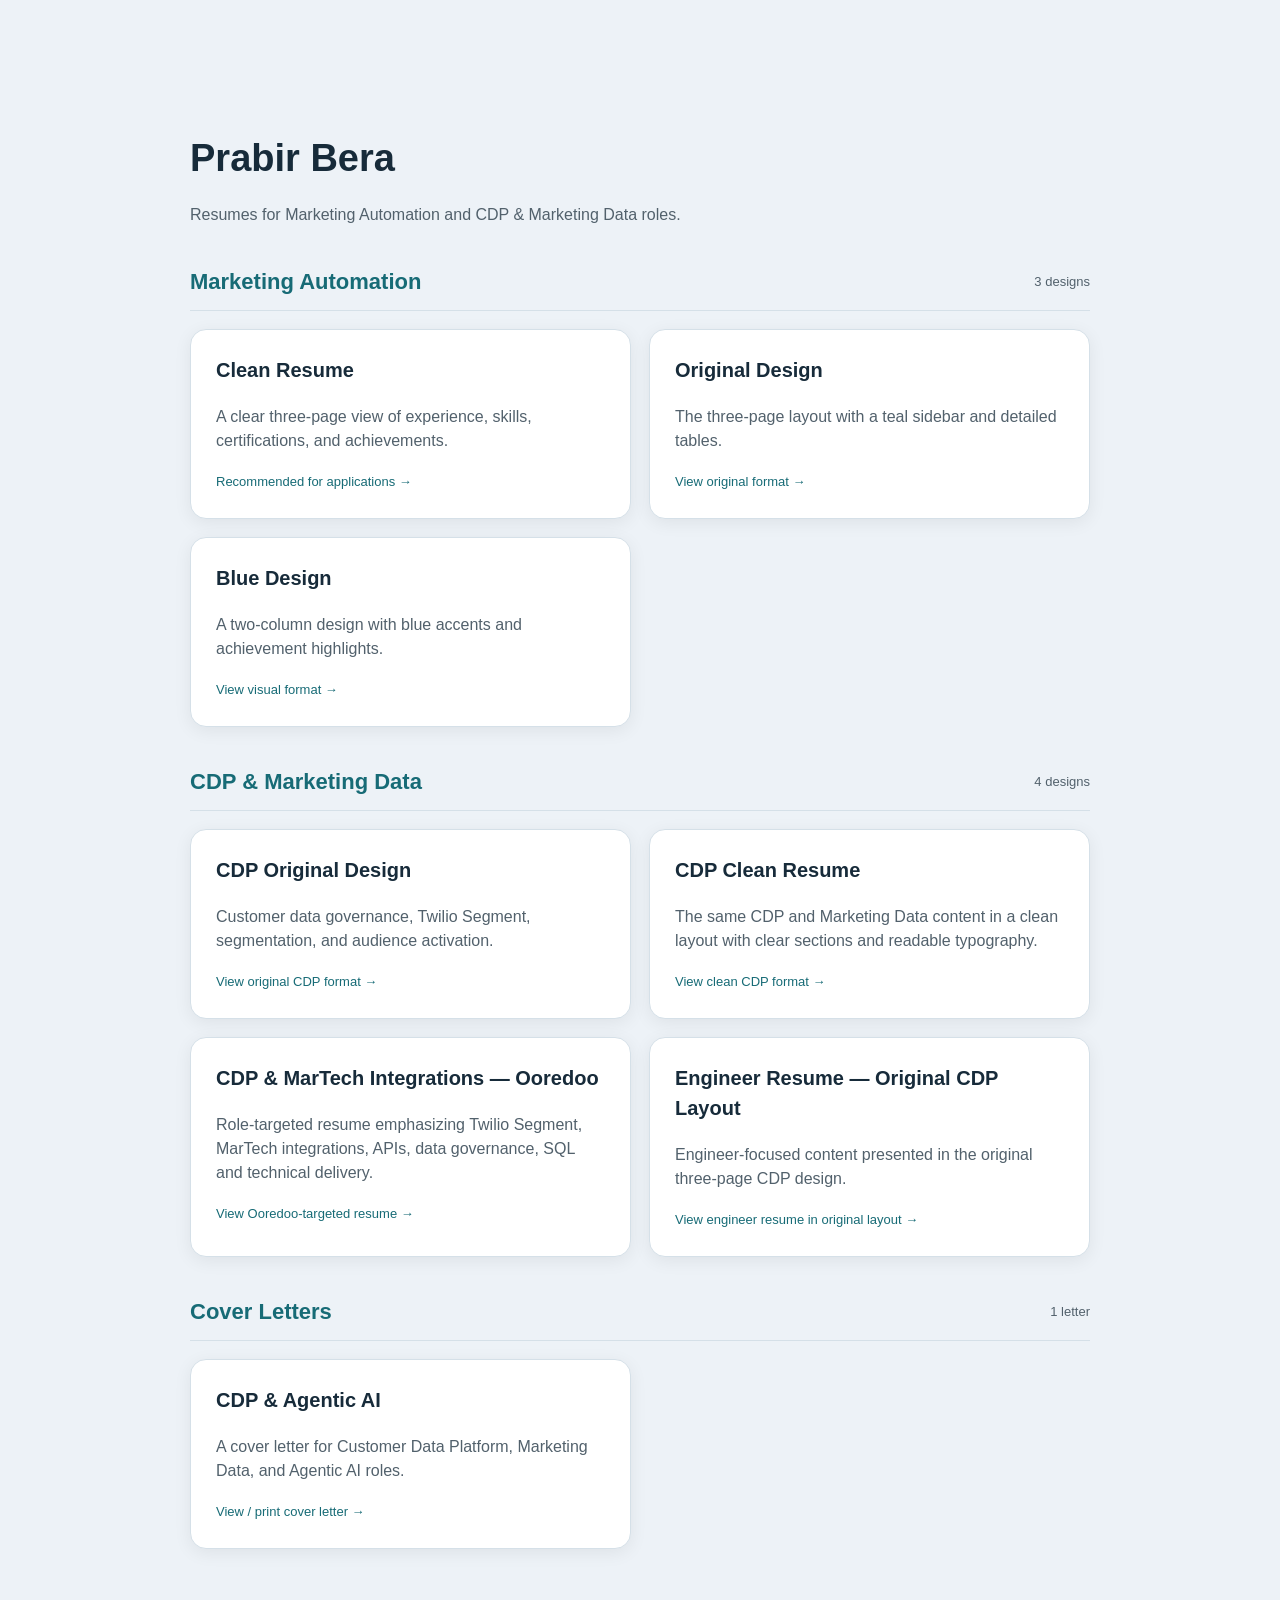
==== commit f158c7a9: "Link original-layout engineer resume" ====
--- a/templates/index.html
+++ b/templates/index.html
@@ -1,3 +1,3 @@
-<!doctype html><html lang="en"><head><meta charset="utf-8"><meta name="viewport" content="width=device-width,initial-scale=1"><title>Prabir Bera | Resume</title><style>body{margin:0;background:#edf2f7;color:#172b3a;font:16px/1.5 Arial,sans-serif}main{max-width:900px;margin:80px auto;padding:25px}h1{font-size:38px;margin-bottom:5px}p{color:#52616c}.cards{display:grid;grid-template-columns:repeat(2,1fr);gap:18px;margin-top:30px}a{display:block;padding:25px;background:white;border:1px solid #d5e0e8;border-radius:16px;text-decoration:none;color:inherit;box-shadow:0 4px 18px #0001}a:hover{border-color:#176b76}h3{font-size:20px;margin-top:0}.category{margin-top:38px}.category-heading{display:flex;align-items:center;justify-content:space-between;gap:16px;border-bottom:1px solid #d5e0e8;padding-bottom:12px}.category-heading h2{font-size:22px;color:#176b76;margin:0}.category-heading span{font-size:13px;color:#52616c;white-space:nowrap}.category .cards{margin-top:18px}.cdp-cards{grid-template-columns:1fr}a:focus-visible{outline:3px solid #176b76;outline-offset:4px}.tag{color:#176b76;font-size:13px}@media(max-width:650px){main{margin:30px auto}.cards{grid-template-columns:1fr}}</style></head><body><main><h1>Prabir Bera</h1><p>Resumes for Marketing Automation and CDP &amp; Marketing Data roles.</p><section class="category" aria-labelledby="automation-heading"><div class="category-heading"><h2 id="automation-heading">Marketing Automation</h2><span>3 designs</span></div><div class="cards"><a href="clean.html"><h3>Clean Resume</h3><p>A clear three-page view of experience, skills, certifications, and achievements.</p><span class="tag">Recommended for applications →</span></a><a href="original.html"><h3>Original Design</h3><p>The three-page layout with a teal sidebar and detailed tables.</p><span class="tag">View original format →</span></a><a href="blue.html"><h3>Blue Design</h3><p>A two-column design with blue accents and achievement highlights.</p><span class="tag">View visual format →</span></a></div></section><section class="category" aria-labelledby="cdp-heading"><div class="category-heading"><h2 id="cdp-heading">CDP &amp; Marketing Data</h2><span>3 designs</span></div><div class="cards"><a href="cdp.html"><h3>CDP Original Design</h3><p>Customer data governance, Twilio Segment, segmentation, and audience activation.</p><span class="tag">View original CDP format →</span></a><a href="cdp-clean.html"><h3>CDP Clean Resume</h3><p>The same CDP and Marketing Data content in a clean layout with clear sections and readable typography.</p><span class="tag">View clean CDP format →</span></a><a href="cdp-engineer.html"><h3>CDP &amp; MarTech Integrations — Ooredoo</h3><p>Role-targeted resume emphasizing Twilio Segment, MarTech integrations, APIs, data governance, SQL and technical delivery.</p><span class="tag">View Ooredoo-targeted resume →</span></a></div></section><section class="category" aria-labelledby="cover-letter-heading"><div class="category-heading"><h2 id="cover-letter-heading">Cover Letters</h2><span>1 letter</span></div><div class="cards"><a href="cover-letter-cdp-ai.html"><h3>CDP &amp; Agentic AI</h3><p>A cover letter for Customer Data Platform, Marketing Data, and Agentic AI roles.</p><span class="tag">View / print cover letter →</span></a></div></section></main></body></html>
+<!doctype html><html lang="en"><head><meta charset="utf-8"><meta name="viewport" content="width=device-width,initial-scale=1"><title>Prabir Bera | Resume</title><style>body{margin:0;background:#edf2f7;color:#172b3a;font:16px/1.5 Arial,sans-serif}main{max-width:900px;margin:80px auto;padding:25px}h1{font-size:38px;margin-bottom:5px}p{color:#52616c}.cards{display:grid;grid-template-columns:repeat(2,1fr);gap:18px;margin-top:30px}a{display:block;padding:25px;background:white;border:1px solid #d5e0e8;border-radius:16px;text-decoration:none;color:inherit;box-shadow:0 4px 18px #0001}a:hover{border-color:#176b76}h3{font-size:20px;margin-top:0}.category{margin-top:38px}.category-heading{display:flex;align-items:center;justify-content:space-between;gap:16px;border-bottom:1px solid #d5e0e8;padding-bottom:12px}.category-heading h2{font-size:22px;color:#176b76;margin:0}.category-heading span{font-size:13px;color:#52616c;white-space:nowrap}.category .cards{margin-top:18px}.cdp-cards{grid-template-columns:1fr}a:focus-visible{outline:3px solid #176b76;outline-offset:4px}.tag{color:#176b76;font-size:13px}@media(max-width:650px){main{margin:30px auto}.cards{grid-template-columns:1fr}}</style></head><body><main><h1>Prabir Bera</h1><p>Resumes for Marketing Automation and CDP &amp; Marketing Data roles.</p><section class="category" aria-labelledby="automation-heading"><div class="category-heading"><h2 id="automation-heading">Marketing Automation</h2><span>3 designs</span></div><div class="cards"><a href="clean.html"><h3>Clean Resume</h3><p>A clear three-page view of experience, skills, certifications, and achievements.</p><span class="tag">Recommended for applications →</span></a><a href="original.html"><h3>Original Design</h3><p>The three-page layout with a teal sidebar and detailed tables.</p><span class="tag">View original format →</span></a><a href="blue.html"><h3>Blue Design</h3><p>A two-column design with blue accents and achievement highlights.</p><span class="tag">View visual format →</span></a></div></section><section class="category" aria-labelledby="cdp-heading"><div class="category-heading"><h2 id="cdp-heading">CDP &amp; Marketing Data</h2><span>4 designs</span></div><div class="cards"><a href="cdp.html"><h3>CDP Original Design</h3><p>Customer data governance, Twilio Segment, segmentation, and audience activation.</p><span class="tag">View original CDP format →</span></a><a href="cdp-clean.html"><h3>CDP Clean Resume</h3><p>The same CDP and Marketing Data content in a clean layout with clear sections and readable typography.</p><span class="tag">View clean CDP format →</span></a><a href="cdp-engineer.html"><h3>CDP &amp; MarTech Integrations — Ooredoo</h3><p>Role-targeted resume emphasizing Twilio Segment, MarTech integrations, APIs, data governance, SQL and technical delivery.</p><span class="tag">View Ooredoo-targeted resume →</span></a><a href="cdp-engineer-original.html"><h3>Engineer Resume — Original CDP Layout</h3><p>Engineer-focused content presented in the original three-page CDP design.</p><span class="tag">View engineer resume in original layout →</span></a></div></section><section class="category" aria-labelledby="cover-letter-heading"><div class="category-heading"><h2 id="cover-letter-heading">Cover Letters</h2><span>1 letter</span></div><div class="cards"><a href="cover-letter-cdp-ai.html"><h3>CDP &amp; Agentic AI</h3><p>A cover letter for Customer Data Platform, Marketing Data, and Agentic AI roles.</p><span class="tag">View / print cover letter →</span></a></div></section></main></body></html>
 
 
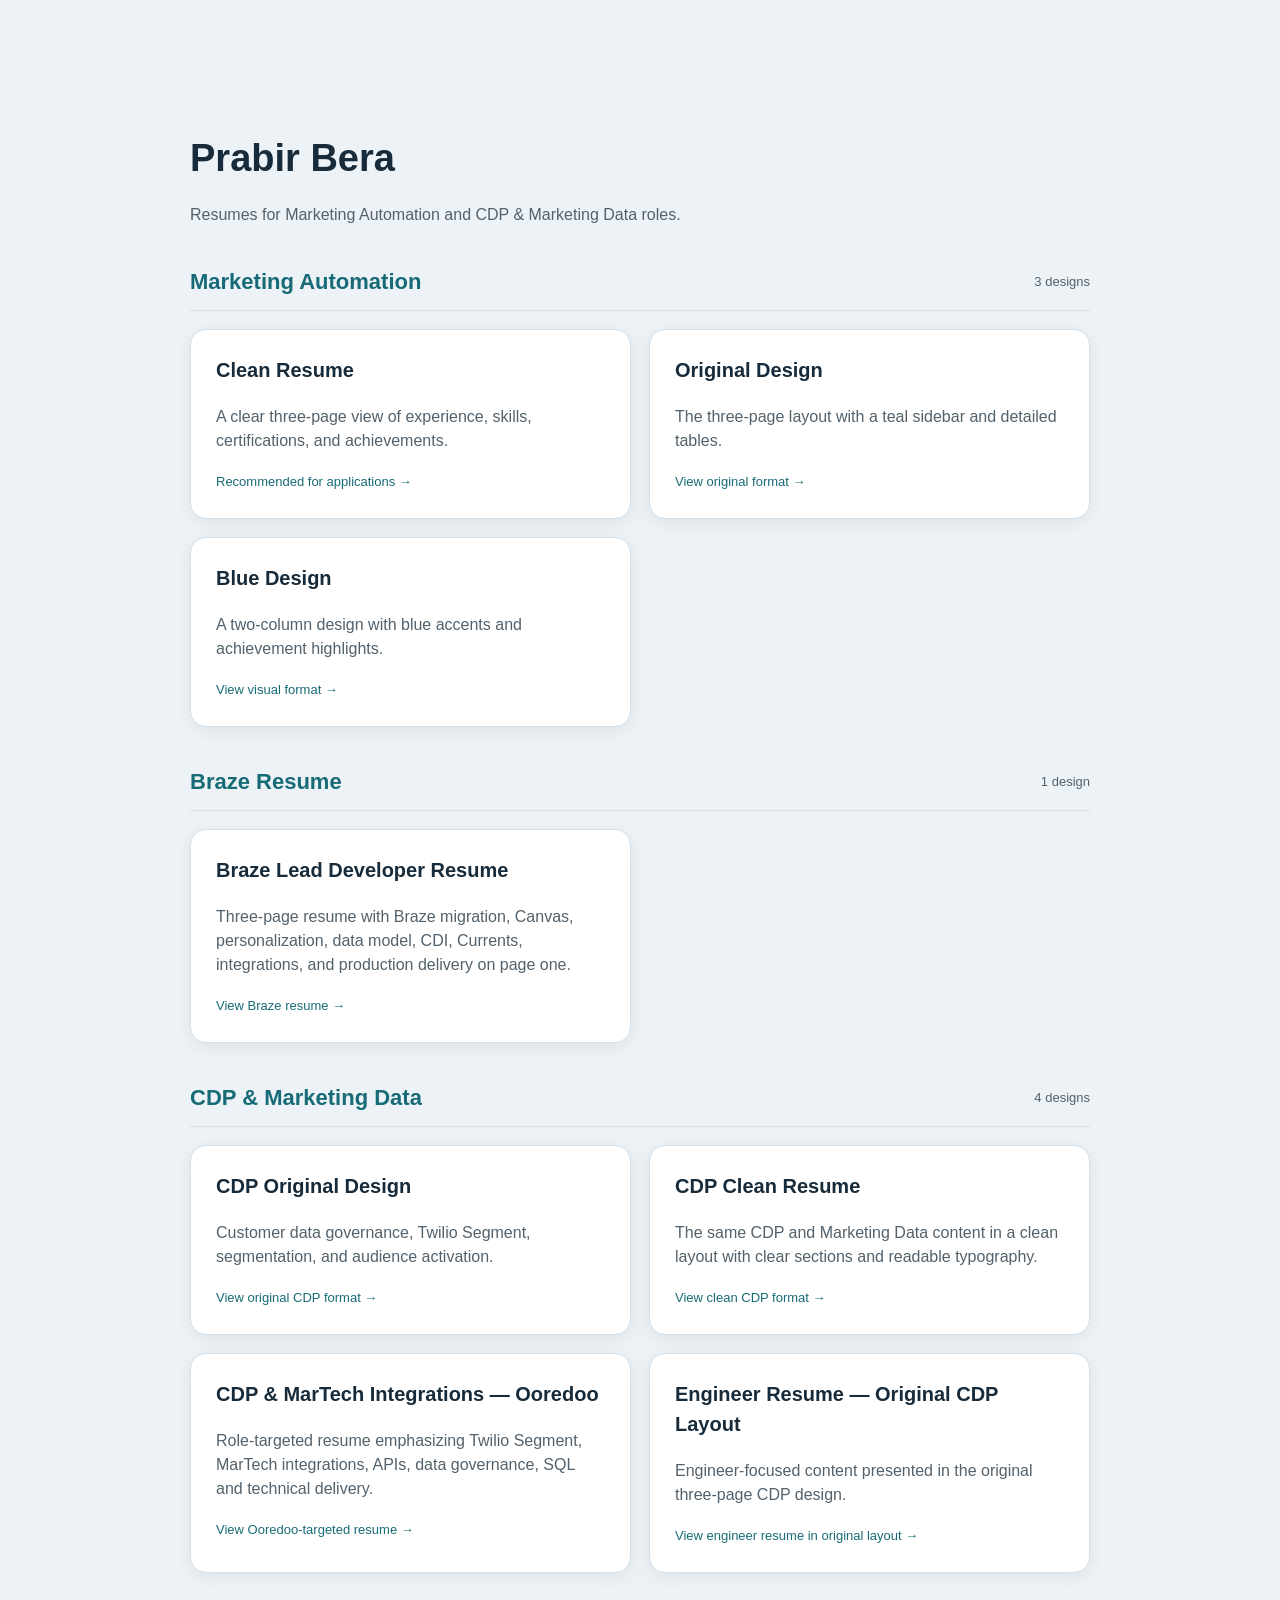
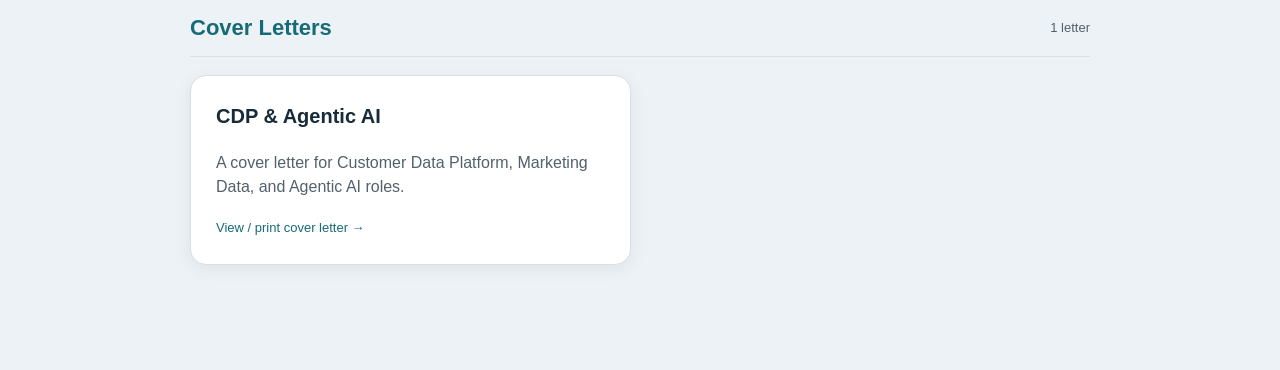
==== commit 28fdb121: "Add Braze Resume" ====
--- a/templates/index.html
+++ b/templates/index.html
@@ -1,3 +1,3 @@
-<!doctype html><html lang="en"><head><meta charset="utf-8"><meta name="viewport" content="width=device-width,initial-scale=1"><title>Prabir Bera | Resume</title><style>body{margin:0;background:#edf2f7;color:#172b3a;font:16px/1.5 Arial,sans-serif}main{max-width:900px;margin:80px auto;padding:25px}h1{font-size:38px;margin-bottom:5px}p{color:#52616c}.cards{display:grid;grid-template-columns:repeat(2,1fr);gap:18px;margin-top:30px}a{display:block;padding:25px;background:white;border:1px solid #d5e0e8;border-radius:16px;text-decoration:none;color:inherit;box-shadow:0 4px 18px #0001}a:hover{border-color:#176b76}h3{font-size:20px;margin-top:0}.category{margin-top:38px}.category-heading{display:flex;align-items:center;justify-content:space-between;gap:16px;border-bottom:1px solid #d5e0e8;padding-bottom:12px}.category-heading h2{font-size:22px;color:#176b76;margin:0}.category-heading span{font-size:13px;color:#52616c;white-space:nowrap}.category .cards{margin-top:18px}.cdp-cards{grid-template-columns:1fr}a:focus-visible{outline:3px solid #176b76;outline-offset:4px}.tag{color:#176b76;font-size:13px}@media(max-width:650px){main{margin:30px auto}.cards{grid-template-columns:1fr}}</style></head><body><main><h1>Prabir Bera</h1><p>Resumes for Marketing Automation and CDP &amp; Marketing Data roles.</p><section class="category" aria-labelledby="automation-heading"><div class="category-heading"><h2 id="automation-heading">Marketing Automation</h2><span>3 designs</span></div><div class="cards"><a href="clean.html"><h3>Clean Resume</h3><p>A clear three-page view of experience, skills, certifications, and achievements.</p><span class="tag">Recommended for applications →</span></a><a href="original.html"><h3>Original Design</h3><p>The three-page layout with a teal sidebar and detailed tables.</p><span class="tag">View original format →</span></a><a href="blue.html"><h3>Blue Design</h3><p>A two-column design with blue accents and achievement highlights.</p><span class="tag">View visual format →</span></a></div></section><section class="category" aria-labelledby="cdp-heading"><div class="category-heading"><h2 id="cdp-heading">CDP &amp; Marketing Data</h2><span>4 designs</span></div><div class="cards"><a href="cdp.html"><h3>CDP Original Design</h3><p>Customer data governance, Twilio Segment, segmentation, and audience activation.</p><span class="tag">View original CDP format →</span></a><a href="cdp-clean.html"><h3>CDP Clean Resume</h3><p>The same CDP and Marketing Data content in a clean layout with clear sections and readable typography.</p><span class="tag">View clean CDP format →</span></a><a href="cdp-engineer.html"><h3>CDP &amp; MarTech Integrations — Ooredoo</h3><p>Role-targeted resume emphasizing Twilio Segment, MarTech integrations, APIs, data governance, SQL and technical delivery.</p><span class="tag">View Ooredoo-targeted resume →</span></a><a href="cdp-engineer-original.html"><h3>Engineer Resume — Original CDP Layout</h3><p>Engineer-focused content presented in the original three-page CDP design.</p><span class="tag">View engineer resume in original layout →</span></a></div></section><section class="category" aria-labelledby="cover-letter-heading"><div class="category-heading"><h2 id="cover-letter-heading">Cover Letters</h2><span>1 letter</span></div><div class="cards"><a href="cover-letter-cdp-ai.html"><h3>CDP &amp; Agentic AI</h3><p>A cover letter for Customer Data Platform, Marketing Data, and Agentic AI roles.</p><span class="tag">View / print cover letter →</span></a></div></section></main></body></html>
+<!doctype html><html lang="en"><head><meta charset="utf-8"><meta name="viewport" content="width=device-width,initial-scale=1"><title>Prabir Bera | Resume</title><style>body{margin:0;background:#edf2f7;color:#172b3a;font:16px/1.5 Arial,sans-serif}main{max-width:900px;margin:80px auto;padding:25px}h1{font-size:38px;margin-bottom:5px}p{color:#52616c}.cards{display:grid;grid-template-columns:repeat(2,1fr);gap:18px;margin-top:30px}a{display:block;padding:25px;background:white;border:1px solid #d5e0e8;border-radius:16px;text-decoration:none;color:inherit;box-shadow:0 4px 18px #0001}a:hover{border-color:#176b76}h3{font-size:20px;margin-top:0}.category{margin-top:38px}.category-heading{display:flex;align-items:center;justify-content:space-between;gap:16px;border-bottom:1px solid #d5e0e8;padding-bottom:12px}.category-heading h2{font-size:22px;color:#176b76;margin:0}.category-heading span{font-size:13px;color:#52616c;white-space:nowrap}.category .cards{margin-top:18px}.cdp-cards{grid-template-columns:1fr}a:focus-visible{outline:3px solid #176b76;outline-offset:4px}.tag{color:#176b76;font-size:13px}@media(max-width:650px){main{margin:30px auto}.cards{grid-template-columns:1fr}}</style></head><body><main><h1>Prabir Bera</h1><p>Resumes for Marketing Automation and CDP &amp; Marketing Data roles.</p><section class="category" aria-labelledby="automation-heading"><div class="category-heading"><h2 id="automation-heading">Marketing Automation</h2><span>3 designs</span></div><div class="cards"><a href="clean.html"><h3>Clean Resume</h3><p>A clear three-page view of experience, skills, certifications, and achievements.</p><span class="tag">Recommended for applications →</span></a><a href="original.html"><h3>Original Design</h3><p>The three-page layout with a teal sidebar and detailed tables.</p><span class="tag">View original format →</span></a><a href="blue.html"><h3>Blue Design</h3><p>A two-column design with blue accents and achievement highlights.</p><span class="tag">View visual format →</span></a></div></section><section class="category" aria-labelledby="braze-heading"><div class="category-heading"><h2 id="braze-heading">Braze Resume</h2><span>1 design</span></div><div class="cards"><a href="braze.html"><h3>Braze Lead Developer Resume</h3><p>Three-page resume with Braze migration, Canvas, personalization, data model, CDI, Currents, integrations, and production delivery on page one.</p><span class="tag">View Braze resume →</span></a></div></section><section class="category" aria-labelledby="cdp-heading"><div class="category-heading"><h2 id="cdp-heading">CDP &amp; Marketing Data</h2><span>4 designs</span></div><div class="cards"><a href="cdp.html"><h3>CDP Original Design</h3><p>Customer data governance, Twilio Segment, segmentation, and audience activation.</p><span class="tag">View original CDP format →</span></a><a href="cdp-clean.html"><h3>CDP Clean Resume</h3><p>The same CDP and Marketing Data content in a clean layout with clear sections and readable typography.</p><span class="tag">View clean CDP format →</span></a><a href="cdp-engineer.html"><h3>CDP &amp; MarTech Integrations — Ooredoo</h3><p>Role-targeted resume emphasizing Twilio Segment, MarTech integrations, APIs, data governance, SQL and technical delivery.</p><span class="tag">View Ooredoo-targeted resume →</span></a><a href="cdp-engineer-original.html"><h3>Engineer Resume — Original CDP Layout</h3><p>Engineer-focused content presented in the original three-page CDP design.</p><span class="tag">View engineer resume in original layout →</span></a></div></section><section class="category" aria-labelledby="cover-letter-heading"><div class="category-heading"><h2 id="cover-letter-heading">Cover Letters</h2><span>1 letter</span></div><div class="cards"><a href="cover-letter-cdp-ai.html"><h3>CDP &amp; Agentic AI</h3><p>A cover letter for Customer Data Platform, Marketing Data, and Agentic AI roles.</p><span class="tag">View / print cover letter →</span></a></div></section></main></body></html>
 
 
